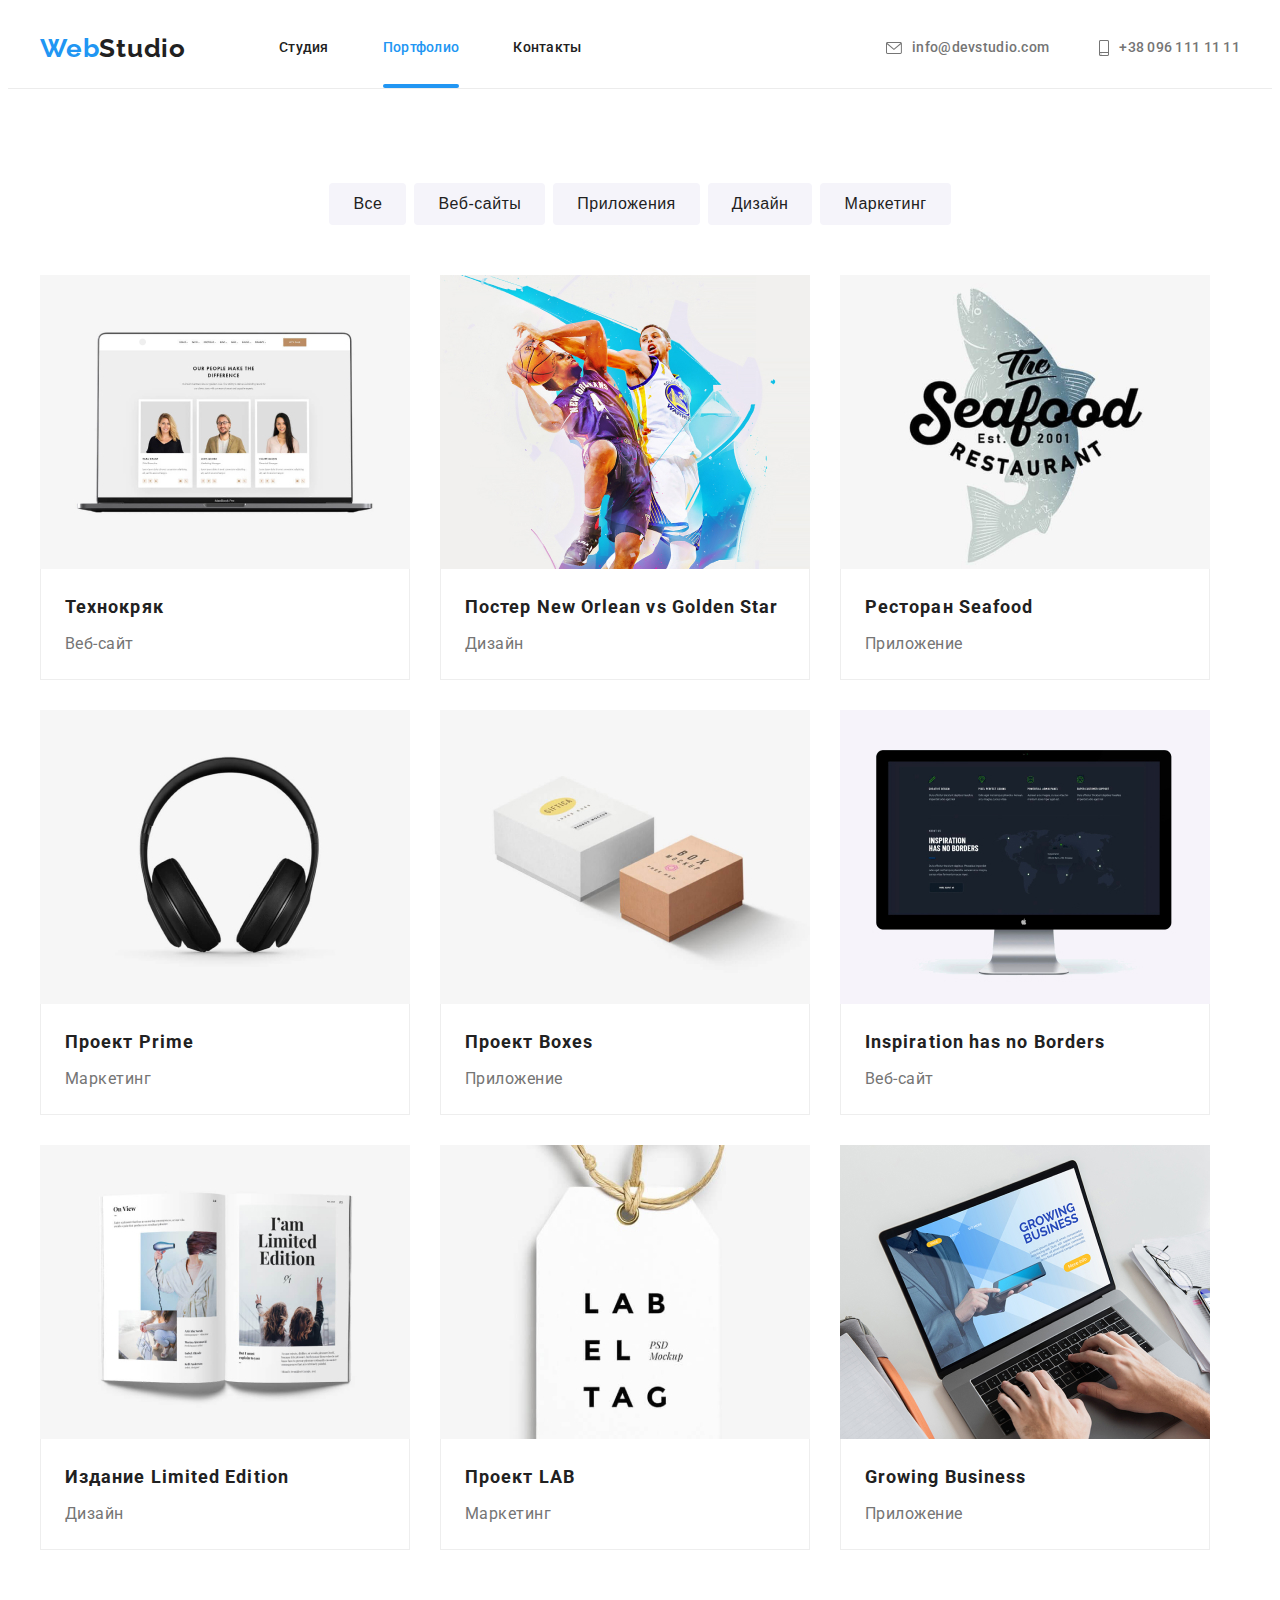
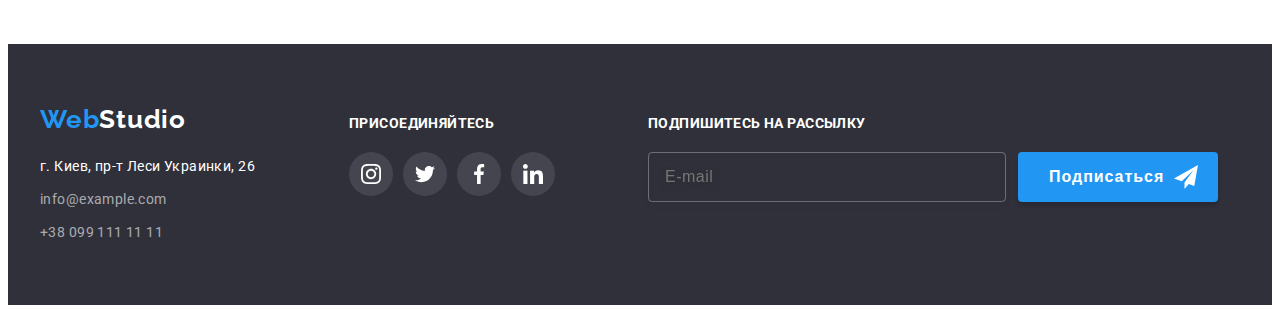
==== portfolio.html @ fd2076e5 "start" ====
<!DOCTYPE html>
<html lang="ru">
  <head>
    <title>Портфолио</title>
  <link rel="preconnect" href="https://fonts.googleapis.com">
<link rel="preconnect" href="https://fonts.gstatic.com" crossorigin>
<link href="https://fonts.googleapis.com/css2?family=Fruktur&family=Raleway:wght@700&family=Roboto:wght@400;500;700;900&display=swap" rel="stylesheet">
    <link rel="stylesheet" href="https://cdnjs.cloudflare.com/ajax/libs/modern-normalize/1.1.0/modern-normalize.min.css" integrity="sha512-wpPYUAdjBVSE4KJnH1VR1HeZfpl1ub8YT/NKx4PuQ5NmX2tKuGu6U/JRp5y+Y8XG2tV+wKQpNHVUX03MfMFn9Q==" crossorigin="anonymous" referrerpolicy="no-referrer" />


<link rel="stylesheet" href="./css/styles.css" />
  </head>
  <body>
    <header>
      <div class="wrap">
    <div class="container header-container">

      <a href="" class="logo link">
        <span class="logo_first">Web</span>Studio
      </a>
    

      <nav class="header-navigation">
        <ul class="header-list list">
          <li class="header-item">
            <a class="header-link link no-active-page" href="./index.html">Студия</a>
          </li>
          <li class="header-item">
            <a class="header-link link active-page current" href="#Портфолио">Портфолио</a>
          </li>
          <li class="header-item">
            <a class="header-link link" href="#Контакты">Контакты</a>
          </li>
        </ul>
      </nav>
      <div class="header-connect">
       <ul class="header-list-call list">
          <li class="header-list-call-item">
            <a
              class="header-link-call link mail hlci"
              href="mailto:info@example.com"
            >
              <svg class="header-icon" width="16" height="12">
                <use href="./images/icons.svg#icon-email"></use>
              </svg>
              info@devstudio.com
            </a>
          </li>
          <li class="header-list-call-item">
            <a class="header-link-call link tel hlci" href="tel:+380961111111">
              <svg class="header-icon" width="10" height="16">
                <use href="./images/icons.svg#icon-tel"></use>
              </svg>
              +38 096 111 11 11
            </a>
          </li>
        </ul>
      </div>
    </div>
    </div>
    </header>
    <main>
      <section class="section section-work">
        <div class="container work-container">
        <h1 class="section-work-title">Наши работы</h1>

        <ul class="section-work-list list">
          <li class="section-item">
            <button type="button" class="section-work-link">Все</button>
          </li>
          <li class="section-item">
            <button type="button" class="section-work-link">Веб-сайты</button>
          </li>
          <li class="section-item">
            <button type="button" class="section-work-link">Приложения</button>
          </li>
          <li class="section-item">
            <button type="button" class="section-work-link">Дизайн</button>
          </li>
          <li class="section-item">
            <button type="button" class="section-work-link">Маркетинг</button>
          </li>
        </ul>




        <ul class="work-pic-list list">
          <li class="work-pic-item">
            <a class="work-pic-link link" href="">
              <div class="wrap-work">
              <img src="./images/portfolio1.jpg" alt="" />
            
            <!--  -->
            <p class="work-top-text">Технокряк это современная площадка распространения коронавируса. Компании используют эту платформу для цифрового шпионажа и атак на защищённые сервера конкурентов.</p>
            <!--  -->
</div>
              <div class="work">
              <h2 class="work-pic-title">Технокряк</h2>
            <p class="work-pic-text">Веб-сайт</p></div></a>
          </li>

          <li class="work-pic-item">
            <a class="work-pic-link link" href="">
              <img src="./images/portfolio2.jpg" alt="" />
             <div class="work">
               <h2 class="work-pic-title">Постер New Orlean vs Golden Star</h2>
             <p class="work-pic-text">Дизайн</p>
            </div>
          </a>
          </li>

          <li class="work-pic-item">
            <a class="work-pic-link link" href=""><img src="./images/portfolio3.jpg" alt="" />
            <div class="work">
              <h2 class="work-pic-title">Ресторан Seafood</h2>
            <p class="work-pic-text"> Приложение</p></div></a>
          </li>
          <li class="work-pic-item">
            <a class="work-pic-link link" href=""><img src="./images/portfolio4.jpg" alt="" />
            <div class="work"><h2 class="work-pic-title">Проект Prime</h2>
            <p class="work-pic-text">Маркетинг</p></div></a>
          </li class="work-pic-item">
          <li class="work-pic-item">
            <a class="work-pic-link link" href=""><img src="./images/portfolio5.jpg" alt="" />
            <div class="work"><h2 class="work-pic-title">Проект Boxes</h2>
            <p class="work-pic-text">Приложение</p></div></a>
          </li>
          <li class="work-pic-item">
            <a class="work-pic-link link" href=""><img src="./images/portfolio6.jpg" alt="" />
            <div class="work"><h2 class="work-pic-title">Inspiration has no Borders</h2>
            <p class="work-pic-text">Веб-сайт</p></div></a>
          </li>
          <li class="work-pic-item">
            <a class="work-pic-link link" href=""><img src="./images/portfolio7.jpg" alt="" />
            <div class="work"><h2 class="work-pic-title">Издание Limited Edition</h2>
             <p class="work-pic-text">Дизайн</p></div></a>
          </li>
          <li class="work-pic-item">
            <a class="work-pic-link link" href=""><img src="./images/portfolio8.jpg" alt="" />
            <div class="work"><h2 class="work-pic-title">Проект LAB</h2>
            <p class="work-pic-text"> Маркетинг</p></div></a>
          </li>
          <li class="work-pic-item">
            <a class="work-pic-link link" href=""><img src="./images/portfolio9.jpg" alt="" />
            <div class="work"><h2 class="work-pic-title">Growing Business</h2>
            <p class="work-pic-text">Приложение</p></div></a>
          </li>
        </ul>
        </div>
      </section>
    </main>
  
 <footer class="footer">
      <div class="container footer-container">
        <div class="footer-first">
          <div class="logofoot">
            <a href="" class="logo link footer-logo">
              <span class="logo_first">Web</span>Studio
            </a>
          </div>
          <address>
            <ul class="address-list list">
              <li class="address-item">
                <a class="address-link link gorod" href="">
                  г. Киев, пр-т Леси Украинки, 26
                </a>
              </li>
              <li class="address-item">
                <a
                  class="address-link link footer-mail"
                  href="mailto:info@example.com"
                >
                  info@example.com
                </a>
              </li>
              <li class="address-item">
                <a
                  class="address-link link footer-tel"
                  href="tel:+380991111111"
                >
                  +38 099 111 11 11
                </a>
              </li>
            </ul>
          </address>
        </div>

        <div class="footer-second">
          <h2 class="footer-join">присоединяйтесь</h2>
          <ul class="footer-second-list list">
            <li class="footer-second-item">
              <a href="" class="footer-second-link">
                <svg class="footer-second-icon" width="20" height="20">
                  <use href="./images/icons.svg#icon-instagram-2"></use>
                </svg>
              </a>
            </li>
            <li class="footer-second-item">
              <a href="" class="footer-second-link">
                <svg class="footer-second-icon" width="20" height="20">
                  <use href="./images/icons.svg#icon-twitter-1"></use>
                </svg>
              </a>
            </li>
            <li class="footer-second-item">
              <a href="" class="footer-second-link">
                <svg class="footer-second-icon" width="20" height="20">
                  <use href="./images/icons.svg#icon-facebook-1"></use>
                </svg>
              </a>
            </li>
            <li class="footer-second-item">
              <a href="" class="footer-second-link">
                <svg class="footer-second-icon" width="20" height="20">
                  <use href="./images/icons.svg#icon-linkedin-1"></use>
                </svg>
              </a>
            </li>
          </ul>
        </div>
        <!-- 3 -->
         <form class="footer-third">
          <label for="" class="footer-label">
            Подпишитесь на рассылку
            <input type="email" class="footer-input" placeholder="E-mail" />
          </label>

          <button type="submit" class="footer-button">
            Подписаться
            <svg class="fly-icon" width="24" height="24">
              <use href="./images/icons.svg#icon-fly"></use>
            </svg>
          </button>
        </form>
      </div>
    </footer>

  </body>
</html>
---- css/styles.css ----
:root {
  --color_first: #757575;
  --color_second: #212121;
  --color_accent: #2196f3;
  --coolor_title: #ffffff;
  --color_border: #eeeeee;
}

/* сброс настроек */
/* * {
  margin: 0;
  padding: 0;
} */

button {
  cursor: pointer;
}

p,
h1,
h2,
h3,
h4,
h5,
h6 {
  margin: 0;
}
ol,
ul {
  list-style: none;
  margin: 0;
  padding: 0;
}
img {
  min-width: 100%;
  height: auto;
  /* border: 0; */
  display: block;
}

address {
  font-style: normal;
}
/* конец сброса настроек */

/* -------------------flex---------------------- */
.container {
  /* display: flex; */
  width: 1200px;
  padding-left: 15px;
  padding-right: 15px;
  margin: 0 auto;
}

body {
  /* color: #757575; */
  font-family: Roboto, sans-serif;
}

/* ------------------header---------------- */

.header-container {
  display: flex;
  align-items: center;
  /* padding-top: 30px;
  padding-bottom: 30px; */
  /* justify-content: space-between; */
}

.header-connect {
  margin-left: auto;
}

.header-list {
  display: flex;
  align-items: center;
}

.header-list-call {
  margin-left: auto;
  display: flex;
  align-items: center;
}

.logohead {
  margin-right: 93px;
}

.header-item {
  margin-right: 54px;
}
.header-item:last-child {
  margin-right: 0;
}

.header-list-call-item:not(:last-child) {
  margin-right: 50px;
}

.logo {
  margin-right: 93px;
  color: var(--color_second);
  font-family: Raleway, sans-serif;
  font-weight: 700;
  font-size: 26px;
  line-height: 1.19;
  letter-spacing: 0.03em;
}

.logo_first {
  color: var(--color_accent);
}

.list {
  list-style: none;
}

.link {
  text-decoration: none;
}

.header-link {
  display: block;
  padding: 32px 0;
  color: var(--color_second);
  font-weight: 500;
  font-size: 14px;
  line-height: 1.14;
  letter-spacing: 0.02em;

  transition: color 250ms cubic-bezier(0.4, 0, 0.2, 1);

  position: relative;
}

.header-link.current::after {
  content: "";
  width: 100%;
  height: 4px;
  background-color: var(--color_accent);
  border-radius: 2px;
  position: absolute;
  left: 0;
  bottom: 0;
}

.header-link-call {
  font-weight: 500;
  font-size: 14px;
  line-height: 1.14;
  letter-spacing: 0.02em;
  color: var(--color_first);

  transition: color 250ms cubic-bezier(0.4, 0, 0.2, 1);
}

.header-link-call:hover,
.header-link-call:focus,
.header-link:hover,
.header-link:focus {
  color: var(--color_accent);
}

/* header ICON */

/* .team-social-list {
  display: flex;
  justify-content: center;
}

.team-social-item {
  width: 44px;
  height: 44px;
  margin-bottom: 30px;
} */

.hlci {
  width: 100%;
  height: 100%;
  display: flex;
  align-items: center;
  justify-content: center;
}

.header-icon {
  fill: var(--color_first);
  margin-right: 10px;

  transition: fill 250ms cubic-bezier(0.4, 0, 0.2, 1);
}

.hlci:hover .header-icon,
.hlci:focus .header-icon {
  fill: var(--color_accent);
}

/* hero */

.hero-container {
  /* padding: 200px 280px 280px 280px; */
}

.hero-title {
  font-weight: 900;
  font-size: 44px;
  line-height: 1.36;
  color: var(--coolor_title);
  text-align: center;
  text-transform: uppercase;

  width: 696px;
  margin-left: auto;
  margin-right: auto;
  /* height: 120px;
  left: 455px;
  top: 286px; */
}
.section {
  padding: 94px 0;
}

.hero-btn {
  /* font-family: inherit; */
  font-weight: 700;
  font-size: 16px;
  line-height: 1.875;
  color: var(--coolor_title);
  background-color: var(--color_accent);
  letter-spacing: 0.03em;

  margin-top: 30px;
  display: block;
  margin-left: auto;
  margin-right: auto;
  width: 200px;
  height: 50px;
  left: 703px;
  top: 436px;
  border-radius: 4px;

  border-color: transparent;
  box-shadow: 0px 4px 4px rgba(0, 0, 0, 0.15);
}

.hero {
  padding: 200px 0;
  background-color: #2f303a;
  background-image: linear-gradient(
      rgba(47, 48, 58, 0.4),
      rgba(47, 48, 58, 0.4)
    ),
    url(../images/hero_bg.jpg);
  background-repeat: no-repeat;
  background-position: center;
  background-size: cover;
  max-width: 1600px;
  margin: 0 auto;
}

/* benefits */

/* .benef-cotainer {
  display: flex;
  margin-top: 88px;
  justify-content: center;
  margin-bottom: 94px;
} */

.benef-list {
  display: flex;
  /* margin-left: 30px; */
}

.benef-main-title {
  /* display: none; */
  position: absolute;
  width: 1px;
  height: 1px;
  margin: -1px;
  border: 0;
  padding: 0;
  white-space: nowrap;
  clip-path: inset(100%);
  clip: rect(0 0 0 0);
  overflow: hidden;
}

/* ------------ВОПРОС НОМЕР 1 ----------*/
/* неправильный перенос текста */

.benef-list-item:not(:last-child) {
  /* width: 270px;
  height: 101px; */
  margin-right: 30px;
}

.benef-title {
  font-weight: 700;
  font-size: 14px;
  line-height: 1.14;
  letter-spacing: 0.03em;
  text-transform: uppercase;
  color: var(--color_second);

  margin-bottom: 10px;
}

.benef-text {
  font-weight: normal;
  font-size: 14px;
  line-height: 1.71;
  color: var(--color_first);
  letter-spacing: 0.03em;
}

/* benef icon */

.benef-container {
  display: flex;
  justify-content: center;
  align-items: center;

  width: 270px;
  height: 120px;

  background: #f5f4fa;
  border-radius: 4px;

  margin-bottom: 30px;
}

/* doing */
.doing {
  padding-top: 0;
}

.doing-list {
  display: flex;
  margin-top: 50px;
}

.doing-item {
  /* width: 370px; */
  /* height: 294px; */
}

.doing-item:not(:last-child) {
  margin-right: 30px;
}

.doing_title {
  font-weight: 700;
  font-size: 36px;
  line-height: 1.17;
  text-align: center;
  letter-spacing: 0.03em;
  color: var(--color_second);
}

.center {
  display: flex;
  justify-content: center;
}

/* .doing-item {
  position: relative;
} */

.wrap-doing {
  position: relative;
}

.doing-text {
  position: absolute;

  left: 0;

  font-weight: bold;
  font-size: 14px;
  line-height: 1.14;
  /* text-align: center; */
  letter-spacing: 0.03em;
  text-transform: uppercase;

  color: var(--coolor_title);

  background-color: rgba(47, 48, 58, 0.8);
  height: 70px;
  width: 100%;

  /* padding: 27px 82px; */

  transform: translateY(-70px);
  display: flex;
  justify-content: center;
  align-items: center;
}

/* team */

.team-list {
  display: flex;
}

.team {
  background-color: #f5f4fa;
}

.team-item > img {
  width: 270px;
  height: 260px;
}

.team-item:not(:last-child) {
  margin-right: 30px;
}

.team-header {
  font-weight: 700;
  font-size: 36px;
  line-height: 1.17;
  text-align: center;
  letter-spacing: 0.03em;
  color: var(--color_second);

  margin-bottom: 50px;
  /* padding-top: 94px; */
}

.team-item-text {
  margin-top: 10px;
  /* margin-bottom: 16px; */
}

.team-item-header {
  /* margin-top: 30px; */
  font-family: Roboto;
  font-weight: 700;
  font-size: 16px;
  line-height: 1.19;
  text-align: center;
  letter-spacing: 0.03em;
  color: var(--color_second);
}
.name {
  padding: 30px 0;
}

.team-item-text {
  font-weight: normal;
  font-size: 16px;
  line-height: 1.19;
  text-align: center;
  letter-spacing: 0.03em;
  color: var(--color_first);
}

.team-list > li {
  background-color: var(--coolor_title);
  /* width: 270px;
  height: 368px; */
  /* тут должна быть тень, а не рамка */
  /* border: 1px solid gray;
  border-radius: 4px; */

  /* margin-bottom: 94px; */

  /* material shadow v1 */

  box-shadow: 0px 1px 3px rgba(0, 0, 0, 0.12), 0px 1px 1px rgba(0, 0, 0, 0.14),
    0px 2px 1px rgba(0, 0, 0, 0.2);
  border-radius: 0px 0px 4px 4px;
}

/* team-icon */

.name {
  padding-bottom: 16px;
}

.team-social-list {
  display: flex;
  justify-content: center;
}

.team-social-item {
  width: 44px;
  height: 44px;
  margin-bottom: 30px;
}

.team-social-item + .team-social-item {
  margin-left: 10px;
}

.team-social-link {
  width: 100%;
  height: 100%;
  border-radius: 50%;
  /* display: block; */
  display: flex;
  align-items: center;
  justify-content: center;
  /* background-color: tomato; */

  transition: background-color 250ms cubic-bezier(0.4, 0, 0.2, 1);
}

.team-social-icon {
  fill: #afb1b8;

  transition: fill 250ms cubic-bezier(0.4, 0, 0.2, 1);
}

.team-social-link:hover,
.team-social-link:focus {
  background-color: var(--color_accent);
}

.team-social-link:hover .team-social-icon,
.team-social-link:focus .team-social-icon {
  fill: var(--coolor_title);
}

/* 
.team-social-icon:hover,
.team-social-icon:focus {
 
} */

/* client */

.client-title {
  font-weight: bold;
  font-size: 36px;
  line-height: 1.167;
  text-align: center;
  letter-spacing: 0.03em;

  color: #212121;
  margin-bottom: 50px;
}

.client-list {
  display: flex;
  justify-content: center;
}

.client-item {
  display: flex;
  margin-bottom: 30px;

  /* width: 170px;
  height: 92px;
  border: 1px solid #afb1b8;
  box-sizing: border-box;
  border-radius: 4px; */
}

.client-item + .client-item {
  margin-left: 30px;
}

.client-link {
  width: 100%;
  height: 100%;

  display: flex;
  align-items: center;
  justify-content: center;

  width: 170px;
  height: 92px;
  border: 1px solid #afb1b8;
  box-sizing: border-box;
  border-radius: 4px;

  transition: border-color 250ms cubic-bezier(0.4, 0, 0.2, 1);
}

.client-icon {
  fill: #afb1b8;

  transition: fill 250ms cubic-bezier(0.4, 0, 0.2, 1);
}

.client-link:hover,
.client-link:focus {
  border-color: var(--color_accent);
}

.client-link:hover .client-icon,
.client-link:focus .client-icon {
  fill: var(--color_accent);
}
/* footer */

/* .footer-container {
  margin-top: 20px;
  margin-bottom: 60px;
} */

.logofoot {
  /* padding-top: 60px; */
  /* padding-bottom: 20px; */
  margin-bottom: 20px;
}

.address-list {
  /* margin-top: 20px;
  padding-bottom: 60px; */
}

.address-item:not(:last-child) {
  margin-bottom: 9px;
}
.footer {
  padding: 60px 0;
  background-color: #2f303a;
}

.footer-logo {
  color: #fff;
}

.gorod {
  font-weight: normal;
  font-size: 14px;
  line-height: 1.71;
  letter-spacing: 0.03em;
  color: #fff;
  font-style: normal;
}

.footer-mail,
.footer-tel {
  font-weight: normal;
  font-size: 14px;
  line-height: 1.71;
  letter-spacing: 0.03em;
  color: rgba(255, 255, 255, 0.6);
  font-style: normal;
}

.footer-join {
  font-weight: bold;
  font-size: 14px;
  line-height: 1.14;
  letter-spacing: 0.03em;
  text-transform: uppercase;

  color: #ffffff;

  margin-bottom: 20px;
}

.footer-container {
  display: flex;
  align-items: baseline;
}

.footer-second {
  margin-left: 70px;
  justify-content: center;
  align-items: center;
  /* padding-top: 12px; */
  /* margin-top: 72px; */
}

/* footer icon */
.footer-second-list {
  display: flex;
  justify-content: center;
}

.footer-second-item {
  width: 44px;
  height: 44px;
  margin-bottom: 30px;
}

.footer-second-item + .footer-second-item {
  margin-left: 10px;
}

.footer-second-link {
  width: 100%;
  height: 100%;
  border-radius: 50%;

  display: flex;
  align-items: center;
  justify-content: center;

  background-color: rgba(255, 255, 255, 0.1);

  transition: background-color 250ms cubic-bezier(0.4, 0, 0.2, 1);
}

.footer-second-icon {
  fill: var(--coolor_title);
}

.footer-second-link:hover,
.footer-second-link:focus {
  background-color: var(--color_accent);
}
/* 
.footer-second-link:hover .footer-second-icon,
.footer-second-link:focus .footer-second-icon {
  fill: var(--coolor_title);
} */

/* -------------ПОРТФОЛИО--------------- */
/* section-work */

.section-work-list {
  display: flex;
  justify-content: center;

  margin-bottom: 50px;
  /* margin-top: 94px; */
}

.section-item:not(:last-child) {
  margin-right: 8px;
}

/* как спрятать заголовок */
/* .section-work-title {
  display: none;
} */
.section-work-title {
  position: absolute;
  width: 1px;
  height: 1px;
  margin: -1px;
  border: 0;
  padding: 0;
  white-space: nowrap;
  clip-path: inset(100%);
  clip: rect(0 0 0 0);
  overflow: hidden;

  /* вариант 2

position: absolute !important;
    clip: rect(1px 1px 1px 1px);
    clip: rect(1px, 1px, 1px, 1px);
    padding: 0 !important;
    border: 0 !important;
    height: 1px !important;
    width: 1px !important;
    overflow: hidden;

*/
}

.section-work-link {
  font-weight: 500;
  font-size: 16px;
  line-height: 1.625;
  text-align: center;
  letter-spacing: 0.03em;
  color: var(--color_second);
  background-color: #f5f4fa;

  padding: 6px 22px;
  border-radius: 4px;
  border-color: transparent;

  transition: background-color 250ms cubic-bezier(0.4, 0, 0.2, 1),
    color 250ms cubic-bezier(0.4, 0, 0.2, 1),
    box-shadow 250ms cubic-bezier(0.4, 0, 0.2, 1);
}

.section-work-link:hover,
.section-work-link:focus {
  color: #fff;
  background-color: var(--color_accent);

  box-shadow: 0px 3px 1px rgba(0, 0, 0, 0.1), 0px 1px 2px rgba(0, 0, 0, 0.08),
    0px 2px 2px rgba(0, 0, 0, 0.12);
}

/* class work-pic-list */

.work-pic-title {
  font-family: Roboto;
  font-weight: bold;
  font-size: 18px;
  line-height: 2;
  letter-spacing: 0.06em;
  color: var(--color_second);
}

.work-pic-text {
  margin-top: 4px;
  font-weight: normal;
  font-size: 16px;
  line-height: 1.875;
  letter-spacing: 0.03em;
  color: var(--color_first);
}

.work-pic-item {
  position: relative;
  /* overflow: hidden; */
}
.wrap-work {
  position: relative;
  overflow: hidden;
}

.work-pic-link:hover .work-top-text,
.work-pic-link:focus .work-top-text {
  transform: translateY(0);
}

.work-top-text {
  position: absolute;
  top: 0;
  left: 0;

  font-size: 18px;
  line-height: 1.56;
  letter-spacing: 0.03em;

  color: var(--coolor_title);
  padding: 63px 24px;
  background-color: rgba(33, 150, 243, 0.9);

  transform: translateY(100%);
  transition: transform 300ms;
}

/* изменение цвета ссылки 
при переходе на другую страницу */

.active-page {
  color: var(--color_accent);

  transition: color 250ms cubic-bezier(0.4, 0, 0.2, 1);
}

.active-page:hover,
.active-page:focus {
  color: var(--color_second);
}

/* ----------work-pic-list list---------- */

.work-pic-list {
  display: flex;
  flex-wrap: wrap;
}

.work-pic-item {
  background-color: var(--coolor_title);
  margin-bottom: 30px;
  margin-right: 30px;
  transition: box-shadow 250ms cubic-bezier(0.4, 0, 0.2, 1);
}

.work-pic-link {
  transition: box-shadow 250ms cubic-bezier(0.4, 0, 0.2, 1);
}

.work-pic-link:hover,
.work-pic-link:focus {
  box-shadow: 0px 1px 1px rgba(0, 0, 0, 0.12), 0px 4px 4px rgba(0, 0, 0, 0.06),
    1px 4px 6px rgba(0, 0, 0, 0.16);
}

.work-pic-item:nth-child(3n + 3) {
  margin-right: 0;
}

.work-pic-item:not(:nth-child(-n + 3)) {
  margin-bottom: 30px;
}

.work-pic-item:nth-last-child(-n + 3) {
  margin-bottom: 0;
}

.work {
  padding: 20px 24px;
  border-left: 1px solid var(--color_border);
  border-right: 1px solid var(--color_border);
  border-bottom: 1px solid var(--color_border);
}

/* .wrap {
  position: relative;
  width: 100%;
}

.header-container::after {
  content: "";
  width: 100%;
  height: 2px;

  position: absolute;
  left: 0;
  bottom: 0;
} */

.wrap {
  border-bottom: 1px solid #ececec;
}

/* modal */

.backdrop {
  width: 100vw;
  height: 100vh;
  background-color: rgba(0, 0, 0, 0.2);
  position: fixed;
  top: 0;
  left: 0;

  transition: opacity 300ms, visibility 300ms;
}

.modal {
  width: 528px;
  height: 581px;
  background: #ffffff;
  box-shadow: 0px 1px 3px rgba(0, 0, 0, 0.12), 0px 1px 1px rgba(0, 0, 0, 0.14),
    0px 2px 1px rgba(0, 0, 0, 0.2);
  border-radius: 4px;
  position: absolute;
  top: 50%;
  left: 50%;
  transform: translate(-50%, -50%);
}

.modal-close {
  position: absolute;
  top: 8px;
  right: 8px;

  width: 30px;
  height: 30px;

  background: #ffffff;
  border: 1px solid rgba(0, 0, 0, 0.1);
  /* box-sizing: border-box; */
  border-radius: 50%;

  display: flex;
  align-items: center;
  justify-content: center;
}
/* close hover */
.close-icon {
  transition: fill 250ms cubic-bezier(0.4, 0, 0.2, 1);
}

.modal-close:hover .close-icon,
.modal-close:focus .close-icon {
  fill: var(--color_accent);
}

.is-hidden {
  visibility: hidden;
  opacity: 0;
  pointer-events: none;
}

.modal {
  padding: 40px;
}

.modal-title {
  font-weight: bold;
  font-size: 20px;
  line-height: 1.15;
  text-align: center;
  letter-spacing: 0.03em;
  color: #212121;
  margin-bottom: 12px;
}

.modal-form {
  /* display: flex; */
}
.modal-form-field {
  margin-bottom: 10px;
}

.modal-input {
  display: block;
  width: 448px;
  /* position: absolute; */
  height: 40px;
  border: 1px solid rgba(33, 33, 33, 0.2);
  box-sizing: border-box;
  border-radius: 4px;

  /* margin-bottom: 10px; */
  padding-left: 12px;
  outline: none;
  padding-left: 40px;
}

.modal-input-text {
  font-size: 12px;
  line-height: 1.17;
  letter-spacing: 0.01em;
  color: #757575;
  display: block;
  margin-bottom: 4px;
}
.modal-form-field-com {
  margin-bottom: 20px;
}

.modal-input::placeholder {
  font-size: 14px;
  line-height: 1.17;
  letter-spacing: 0.01em;
  color: rgba(117, 117, 117, 0.5);
  /* padding: 12px 16px; */
}

.modal-input-comment {
  padding: 12px 16px;
  width: 448px;
  height: 120px;
  resize: none;
}

.modal-button {
  font-size: 16px;
  line-height: 1.875;

  /* display: flex;
  align-items: center;
  text-align: center; */
  display: block;
  margin-left: auto;
  margin-right: auto;
  letter-spacing: 0.06em;

  color: #ffffff;
  justify-content: center;
  width: 200px;
  height: 50px;
  background: #188ce8;
  /* box-shadow: 0px 4px 4px rgba(0, 0, 0, 0.15); */
  border-radius: 4px;
  border-color: transparent;
  box-shadow: 0px 1px 3px rgba(0, 0, 0, 0.12), 0px 1px 1px rgba(0, 0, 0, 0.14),
    0px 2px 1px rgba(0, 0, 0, 0.2);
  box-shadow: 0px 1px 3px rgba(0, 0, 0, 0.12), 0px 1px 1px rgba(0, 0, 0, 0.14),
    0px 2px 1px rgba(0, 0, 0, 0.2);

  transition: box-shadow 250ms cubic-bezier(0.4, 0, 0.2, 1);
}

.modal-button:hover,
.modal-button:focus {
  box-shadow: 0px 4px 4px rgba(0, 0, 0, 0.15);
}

.modal-check {
  font-size: 14px;
  line-height: 24px;
  /* identical to box height, or 171% */

  letter-spacing: 0.03em;

  color: #757575;
  margin-bottom: 30px;
}

.modal-contract {
  color: var(--color_accent);
  text-decoration: underline;
}

.modal-input {
  transition: border-color 250ms cubic-bezier(0.4, 0, 0.2, 1);
}

.modal-input:focus {
  border-color: var(--color_accent);
}

.modal-input:focus + .modal-icon {
  fill: var(--color_accent);
}

.modal-wrap {
  position: relative;
}

.modal-icon {
  position: absolute;
  top: 0;
  left: 0;
  margin-left: 12px;
  margin-top: 11px;

  transition: fill 250ms cubic-bezier(0.4, 0, 0.2, 1);
}

/* check */

.modal-check-text span {
  width: 16px;
  height: 15px;
  border: 2px solid #212121;
  border-radius: 2px;
  display: flex;
  margin-right: 5px;
  align-items: center;
  justify-content: center;
}

.modal-check:checked + .modal-check-text span {
  background-color: var(--color_accent);
  border: none;
}

.modal-check {
  appearance: none;
  /* position: absolute; */
  display: flex;
  align-items: center;
}
.wrap-modal-check {
  display: flex;
  align-items: center;
  justify-content: center;
}

.modal-contract {
  margin-left: 3px;
}
/* footer2 */

.footer-third {
  margin-left: 93px;
  display: flex;
  /* align-items: center; */
}
.footer-label {
  font-weight: bold;
  font-size: 14px;
  line-height: 1.14;
  letter-spacing: 0.03em;
  text-transform: uppercase;

  color: #ffffff;
}

.footer-input {
  margin-top: 20px;
  font-size: 16px;
  line-height: 20px;
  display: flex;
  align-items: center;
  letter-spacing: 0.03em;
  color: rgba(255, 255, 255, 0.6);
  padding-left: 16px;

  width: 358px;
  height: 50px;

  background-color: transparent;

  border: 1px solid rgba(255, 255, 255, 0.3);
  box-sizing: border-box;
  filter: drop-shadow(0px 4px 4px rgba(0, 0, 0, 0.15));
  border-radius: 4px;
}

.footer-button {
  margin-left: 12px;
  margin-top: 36px;
  width: 200px;
  height: 50px;

  background: #2196f3;
  box-shadow: 0px 4px 4px rgba(0, 0, 0, 0.15);
  border-radius: 4px;
  border-color: transparent;

  font-weight: bold;
  font-size: 16px;
  line-height: 30px;

  display: flex;
  align-items: center;
  text-align: center;
  letter-spacing: 0.06em;
  padding-left: 29px;

  color: #ffffff;
}

.fly-icon {
  margin-left: 10px;
}
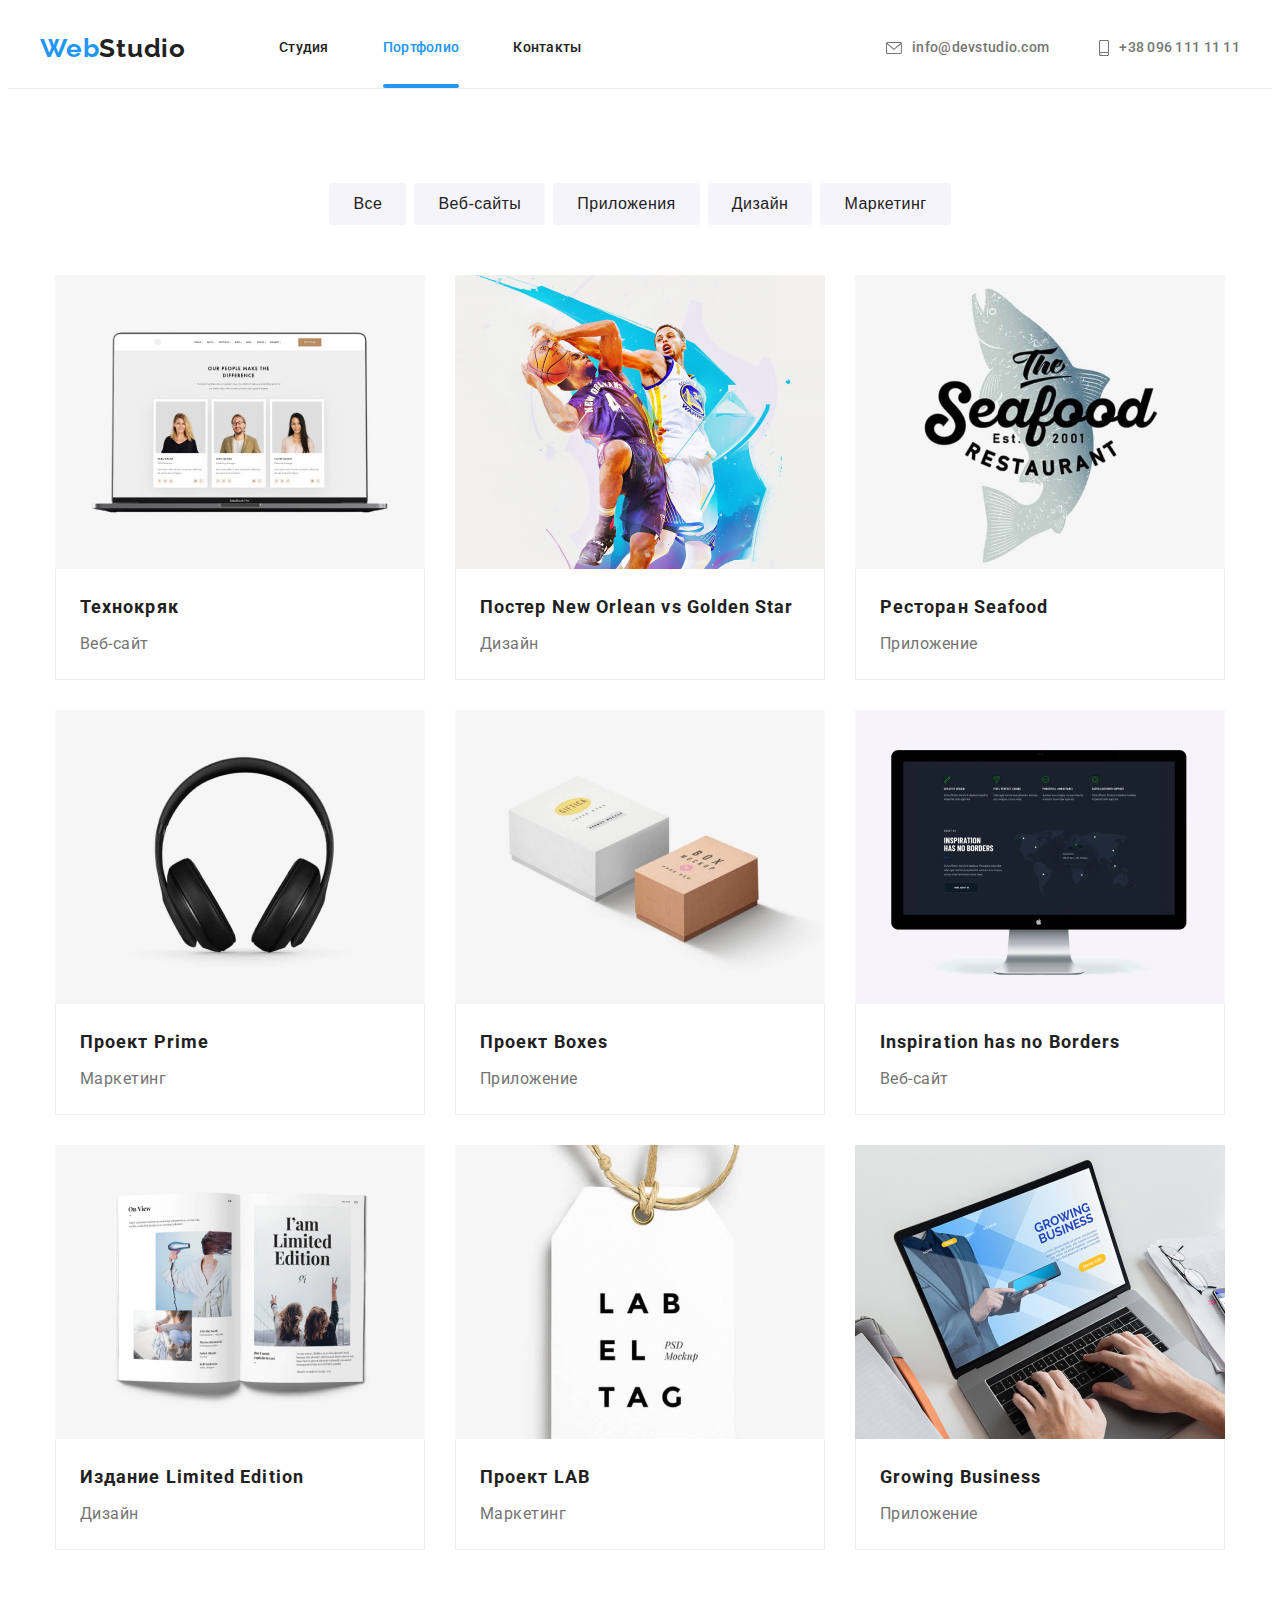
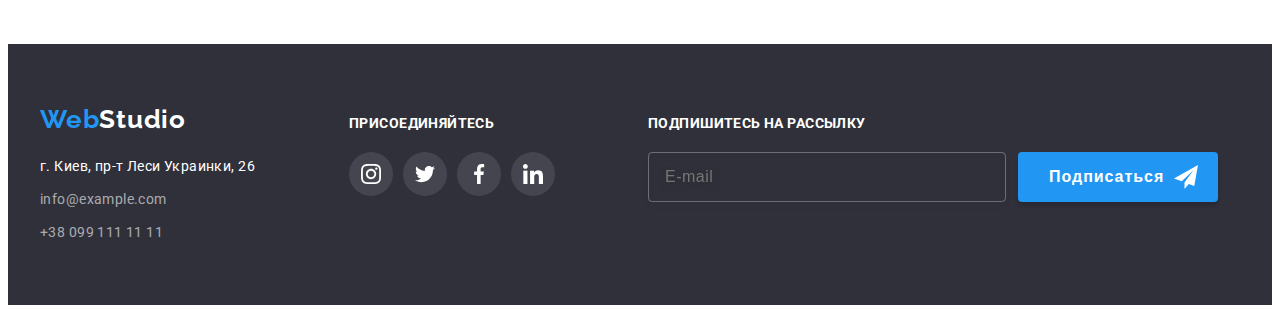
==== commit 0455fdb6: "new" ====
--- a/portfolio.html
+++ b/portfolio.html
@@ -8,7 +8,8 @@
     <link rel="stylesheet" href="https://cdnjs.cloudflare.com/ajax/libs/modern-normalize/1.1.0/modern-normalize.min.css" integrity="sha512-wpPYUAdjBVSE4KJnH1VR1HeZfpl1ub8YT/NKx4PuQ5NmX2tKuGu6U/JRp5y+Y8XG2tV+wKQpNHVUX03MfMFn9Q==" crossorigin="anonymous" referrerpolicy="no-referrer" />
 
 
-<link rel="stylesheet" href="./css/styles.css" />
+<!-- <link rel="stylesheet" href="./css/styles.css" /> -->
+<link rel="stylesheet" href="./css/main.min.css" />
   </head>
   <body>
     <header>
@@ -102,7 +103,13 @@
 
           <li class="work-pic-item">
             <a class="work-pic-link link" href="">
+               <div class="wrap-work">
               <img src="./images/portfolio2.jpg" alt="" />
+            
+            <!--  -->
+            <p class="work-top-text">Технокряк это современная площадка распространения коронавируса. Компании используют эту платформу для цифрового шпионажа и атак на защищённые сервера конкурентов.</p>
+            <!--  -->
+</div>
              <div class="work">
                <h2 class="work-pic-title">Постер New Orlean vs Golden Star</h2>
              <p class="work-pic-text">Дизайн</p>
@@ -111,38 +118,90 @@
           </li>
 
           <li class="work-pic-item">
-            <a class="work-pic-link link" href=""><img src="./images/portfolio3.jpg" alt="" />
+            <a class="work-pic-link link" href="">
+               <div class="wrap-work">
+              <img src="./images/portfolio3.jpg" alt="" />
+            
+            <!--  -->
+            <p class="work-top-text">Технокряк это современная площадка распространения коронавируса. Компании используют эту платформу для цифрового шпионажа и атак на защищённые сервера конкурентов.</p>
+            <!--  -->
+</div>
             <div class="work">
               <h2 class="work-pic-title">Ресторан Seafood</h2>
             <p class="work-pic-text"> Приложение</p></div></a>
           </li>
-          <li class="work-pic-item">
-            <a class="work-pic-link link" href=""><img src="./images/portfolio4.jpg" alt="" />
+
+          <li class="work-pic-item">
+            <a class="work-pic-link link" href="">
+              <div class="wrap-work">
+              <img src="./images/portfolio4.jpg" alt="" />
+            
+            <!--  -->
+            <p class="work-top-text">Технокряк это современная площадка распространения коронавируса. Компании используют эту платформу для цифрового шпионажа и атак на защищённые сервера конкурентов.</p>
+            <!--  -->
+</div>
             <div class="work"><h2 class="work-pic-title">Проект Prime</h2>
             <p class="work-pic-text">Маркетинг</p></div></a>
           </li class="work-pic-item">
-          <li class="work-pic-item">
-            <a class="work-pic-link link" href=""><img src="./images/portfolio5.jpg" alt="" />
+
+          <li class="work-pic-item">
+            <a class="work-pic-link link" href="">
+              <div class="wrap-work">
+              <img src="./images/portfolio5.jpg" alt="" />
+            
+            <!--  -->
+            <p class="work-top-text">Технокряк это современная площадка распространения коронавируса. Компании используют эту платформу для цифрового шпионажа и атак на защищённые сервера конкурентов.</p>
+            <!--  -->
+</div>
             <div class="work"><h2 class="work-pic-title">Проект Boxes</h2>
             <p class="work-pic-text">Приложение</p></div></a>
           </li>
           <li class="work-pic-item">
-            <a class="work-pic-link link" href=""><img src="./images/portfolio6.jpg" alt="" />
+            <a class="work-pic-link link" href="">
+ <div class="wrap-work">
+              <img src="./images/portfolio6.jpg" alt="" />
+            
+            <!--  -->
+            <p class="work-top-text">Технокряк это современная площадка распространения коронавируса. Компании используют эту платформу для цифрового шпионажа и атак на защищённые сервера конкурентов.</p>
+            <!--  -->
+</div>
             <div class="work"><h2 class="work-pic-title">Inspiration has no Borders</h2>
             <p class="work-pic-text">Веб-сайт</p></div></a>
           </li>
-          <li class="work-pic-item">
-            <a class="work-pic-link link" href=""><img src="./images/portfolio7.jpg" alt="" />
+
+          <li class="work-pic-item">
+            <a class="work-pic-link link" href="">
+               <div class="wrap-work">
+              <img src="./images/portfolio7.jpg" alt="" />
+            
+            <!--  -->
+            <p class="work-top-text">Технокряк это современная площадка распространения коронавируса. Компании используют эту платформу для цифрового шпионажа и атак на защищённые сервера конкурентов.</p>
+            <!--  -->
+</div>
             <div class="work"><h2 class="work-pic-title">Издание Limited Edition</h2>
              <p class="work-pic-text">Дизайн</p></div></a>
           </li>
           <li class="work-pic-item">
-            <a class="work-pic-link link" href=""><img src="./images/portfolio8.jpg" alt="" />
+            <a class="work-pic-link link" href="">
+               <div class="wrap-work">
+              <img src="./images/portfolio8.jpg" alt="" />
+            
+            <!--  -->
+            <p class="work-top-text">Технокряк это современная площадка распространения коронавируса. Компании используют эту платформу для цифрового шпионажа и атак на защищённые сервера конкурентов.</p>
+            <!--  -->
+</div>
             <div class="work"><h2 class="work-pic-title">Проект LAB</h2>
             <p class="work-pic-text"> Маркетинг</p></div></a>
           </li>
           <li class="work-pic-item">
-            <a class="work-pic-link link" href=""><img src="./images/portfolio9.jpg" alt="" />
+            <a class="work-pic-link link" href="">
+               <div class="wrap-work">
+              <img src="./images/portfolio9.jpg" alt="" />
+            
+            <!--  -->
+            <p class="work-top-text">Технокряк это современная площадка распространения коронавируса. Компании используют эту платформу для цифрового шпионажа и атак на защищённые сервера конкурентов.</p>
+            <!--  -->
+</div>
             <div class="work"><h2 class="work-pic-title">Growing Business</h2>
             <p class="work-pic-text">Приложение</p></div></a>
           </li>
@@ -186,7 +245,7 @@
           </address>
         </div>
 
-        <div class="footer-second">
+        <div class="footer__second">
           <h2 class="footer-join">присоединяйтесь</h2>
           <ul class="footer-second-list list">
             <li class="footer-second-item">
@@ -220,7 +279,7 @@
           </ul>
         </div>
         <!-- 3 -->
-         <form class="footer-third">
+         <form class="footer__third">
           <label for="" class="footer-label">
             Подпишитесь на рассылку
             <input type="email" class="footer-input" placeholder="E-mail" />
--- a/css/styles.css
+++ b/css/styles.css
@@ -1,261 +1,10 @@
-:root {
-  --color_first: #757575;
-  --color_second: #212121;
-  --color_accent: #2196f3;
-  --coolor_title: #ffffff;
-  --color_border: #eeeeee;
-}
-
-/* сброс настроек */
-/* * {
-  margin: 0;
-  padding: 0;
-} */
-
-button {
-  cursor: pointer;
-}
-
-p,
-h1,
-h2,
-h3,
-h4,
-h5,
-h6 {
-  margin: 0;
-}
-ol,
-ul {
-  list-style: none;
-  margin: 0;
-  padding: 0;
-}
-img {
-  min-width: 100%;
-  height: auto;
-  /* border: 0; */
-  display: block;
-}
-
-address {
-  font-style: normal;
-}
 /* конец сброса настроек */
 
 /* -------------------flex---------------------- */
-.container {
-  /* display: flex; */
-  width: 1200px;
-  padding-left: 15px;
-  padding-right: 15px;
-  margin: 0 auto;
-}
-
-body {
-  /* color: #757575; */
-  font-family: Roboto, sans-serif;
-}
 
 /* ------------------header---------------- */
 
-.header-container {
-  display: flex;
-  align-items: center;
-  /* padding-top: 30px;
-  padding-bottom: 30px; */
-  /* justify-content: space-between; */
-}
-
-.header-connect {
-  margin-left: auto;
-}
-
-.header-list {
-  display: flex;
-  align-items: center;
-}
-
-.header-list-call {
-  margin-left: auto;
-  display: flex;
-  align-items: center;
-}
-
-.logohead {
-  margin-right: 93px;
-}
-
-.header-item {
-  margin-right: 54px;
-}
-.header-item:last-child {
-  margin-right: 0;
-}
-
-.header-list-call-item:not(:last-child) {
-  margin-right: 50px;
-}
-
-.logo {
-  margin-right: 93px;
-  color: var(--color_second);
-  font-family: Raleway, sans-serif;
-  font-weight: 700;
-  font-size: 26px;
-  line-height: 1.19;
-  letter-spacing: 0.03em;
-}
-
-.logo_first {
-  color: var(--color_accent);
-}
-
-.list {
-  list-style: none;
-}
-
-.link {
-  text-decoration: none;
-}
-
-.header-link {
-  display: block;
-  padding: 32px 0;
-  color: var(--color_second);
-  font-weight: 500;
-  font-size: 14px;
-  line-height: 1.14;
-  letter-spacing: 0.02em;
-
-  transition: color 250ms cubic-bezier(0.4, 0, 0.2, 1);
-
-  position: relative;
-}
-
-.header-link.current::after {
-  content: "";
-  width: 100%;
-  height: 4px;
-  background-color: var(--color_accent);
-  border-radius: 2px;
-  position: absolute;
-  left: 0;
-  bottom: 0;
-}
-
-.header-link-call {
-  font-weight: 500;
-  font-size: 14px;
-  line-height: 1.14;
-  letter-spacing: 0.02em;
-  color: var(--color_first);
-
-  transition: color 250ms cubic-bezier(0.4, 0, 0.2, 1);
-}
-
-.header-link-call:hover,
-.header-link-call:focus,
-.header-link:hover,
-.header-link:focus {
-  color: var(--color_accent);
-}
-
-/* header ICON */
-
-/* .team-social-list {
-  display: flex;
-  justify-content: center;
-}
-
-.team-social-item {
-  width: 44px;
-  height: 44px;
-  margin-bottom: 30px;
-} */
-
-.hlci {
-  width: 100%;
-  height: 100%;
-  display: flex;
-  align-items: center;
-  justify-content: center;
-}
-
-.header-icon {
-  fill: var(--color_first);
-  margin-right: 10px;
-
-  transition: fill 250ms cubic-bezier(0.4, 0, 0.2, 1);
-}
-
-.hlci:hover .header-icon,
-.hlci:focus .header-icon {
-  fill: var(--color_accent);
-}
-
 /* hero */
-
-.hero-container {
-  /* padding: 200px 280px 280px 280px; */
-}
-
-.hero-title {
-  font-weight: 900;
-  font-size: 44px;
-  line-height: 1.36;
-  color: var(--coolor_title);
-  text-align: center;
-  text-transform: uppercase;
-
-  width: 696px;
-  margin-left: auto;
-  margin-right: auto;
-  /* height: 120px;
-  left: 455px;
-  top: 286px; */
-}
-.section {
-  padding: 94px 0;
-}
-
-.hero-btn {
-  /* font-family: inherit; */
-  font-weight: 700;
-  font-size: 16px;
-  line-height: 1.875;
-  color: var(--coolor_title);
-  background-color: var(--color_accent);
-  letter-spacing: 0.03em;
-
-  margin-top: 30px;
-  display: block;
-  margin-left: auto;
-  margin-right: auto;
-  width: 200px;
-  height: 50px;
-  left: 703px;
-  top: 436px;
-  border-radius: 4px;
-
-  border-color: transparent;
-  box-shadow: 0px 4px 4px rgba(0, 0, 0, 0.15);
-}
-
-.hero {
-  padding: 200px 0;
-  background-color: #2f303a;
-  background-image: linear-gradient(
-      rgba(47, 48, 58, 0.4),
-      rgba(47, 48, 58, 0.4)
-    ),
-    url(../images/hero_bg.jpg);
-  background-repeat: no-repeat;
-  background-position: center;
-  background-size: cover;
-  max-width: 1600px;
-  margin: 0 auto;
-}
 
 /* benefits */
 
@@ -266,942 +15,17 @@
   margin-bottom: 94px;
 } */
 
-.benef-list {
-  display: flex;
-  /* margin-left: 30px; */
-}
-
-.benef-main-title {
-  /* display: none; */
-  position: absolute;
-  width: 1px;
-  height: 1px;
-  margin: -1px;
-  border: 0;
-  padding: 0;
-  white-space: nowrap;
-  clip-path: inset(100%);
-  clip: rect(0 0 0 0);
-  overflow: hidden;
-}
-
-/* ------------ВОПРОС НОМЕР 1 ----------*/
-/* неправильный перенос текста */
-
-.benef-list-item:not(:last-child) {
-  /* width: 270px;
-  height: 101px; */
-  margin-right: 30px;
-}
-
-.benef-title {
-  font-weight: 700;
-  font-size: 14px;
-  line-height: 1.14;
-  letter-spacing: 0.03em;
-  text-transform: uppercase;
-  color: var(--color_second);
-
-  margin-bottom: 10px;
-}
-
-.benef-text {
-  font-weight: normal;
-  font-size: 14px;
-  line-height: 1.71;
-  color: var(--color_first);
-  letter-spacing: 0.03em;
-}
-
-/* benef icon */
-
-.benef-container {
-  display: flex;
-  justify-content: center;
-  align-items: center;
-
-  width: 270px;
-  height: 120px;
-
-  background: #f5f4fa;
-  border-radius: 4px;
-
-  margin-bottom: 30px;
-}
-
 /* doing */
-.doing {
-  padding-top: 0;
-}
-
-.doing-list {
-  display: flex;
-  margin-top: 50px;
-}
-
-.doing-item {
-  /* width: 370px; */
-  /* height: 294px; */
-}
-
-.doing-item:not(:last-child) {
-  margin-right: 30px;
-}
-
-.doing_title {
-  font-weight: 700;
-  font-size: 36px;
-  line-height: 1.17;
-  text-align: center;
-  letter-spacing: 0.03em;
-  color: var(--color_second);
-}
-
-.center {
-  display: flex;
-  justify-content: center;
-}
-
-/* .doing-item {
-  position: relative;
-} */
-
-.wrap-doing {
-  position: relative;
-}
-
-.doing-text {
-  position: absolute;
-
-  left: 0;
-
-  font-weight: bold;
-  font-size: 14px;
-  line-height: 1.14;
-  /* text-align: center; */
-  letter-spacing: 0.03em;
-  text-transform: uppercase;
-
-  color: var(--coolor_title);
-
-  background-color: rgba(47, 48, 58, 0.8);
-  height: 70px;
-  width: 100%;
-
-  /* padding: 27px 82px; */
-
-  transform: translateY(-70px);
-  display: flex;
-  justify-content: center;
-  align-items: center;
-}
 
 /* team */
 
-.team-list {
-  display: flex;
-}
-
-.team {
-  background-color: #f5f4fa;
-}
-
-.team-item > img {
-  width: 270px;
-  height: 260px;
-}
-
-.team-item:not(:last-child) {
-  margin-right: 30px;
-}
-
-.team-header {
-  font-weight: 700;
-  font-size: 36px;
-  line-height: 1.17;
-  text-align: center;
-  letter-spacing: 0.03em;
-  color: var(--color_second);
-
-  margin-bottom: 50px;
-  /* padding-top: 94px; */
-}
-
-.team-item-text {
-  margin-top: 10px;
-  /* margin-bottom: 16px; */
-}
-
-.team-item-header {
-  /* margin-top: 30px; */
-  font-family: Roboto;
-  font-weight: 700;
-  font-size: 16px;
-  line-height: 1.19;
-  text-align: center;
-  letter-spacing: 0.03em;
-  color: var(--color_second);
-}
-.name {
-  padding: 30px 0;
-}
-
-.team-item-text {
-  font-weight: normal;
-  font-size: 16px;
-  line-height: 1.19;
-  text-align: center;
-  letter-spacing: 0.03em;
-  color: var(--color_first);
-}
-
-.team-list > li {
-  background-color: var(--coolor_title);
-  /* width: 270px;
-  height: 368px; */
-  /* тут должна быть тень, а не рамка */
-  /* border: 1px solid gray;
-  border-radius: 4px; */
-
-  /* margin-bottom: 94px; */
-
-  /* material shadow v1 */
-
-  box-shadow: 0px 1px 3px rgba(0, 0, 0, 0.12), 0px 1px 1px rgba(0, 0, 0, 0.14),
-    0px 2px 1px rgba(0, 0, 0, 0.2);
-  border-radius: 0px 0px 4px 4px;
-}
-
-/* team-icon */
-
-.name {
-  padding-bottom: 16px;
-}
-
-.team-social-list {
-  display: flex;
-  justify-content: center;
-}
-
-.team-social-item {
-  width: 44px;
-  height: 44px;
-  margin-bottom: 30px;
-}
-
-.team-social-item + .team-social-item {
-  margin-left: 10px;
-}
-
-.team-social-link {
-  width: 100%;
-  height: 100%;
-  border-radius: 50%;
-  /* display: block; */
-  display: flex;
-  align-items: center;
-  justify-content: center;
-  /* background-color: tomato; */
-
-  transition: background-color 250ms cubic-bezier(0.4, 0, 0.2, 1);
-}
-
-.team-social-icon {
-  fill: #afb1b8;
-
-  transition: fill 250ms cubic-bezier(0.4, 0, 0.2, 1);
-}
-
-.team-social-link:hover,
-.team-social-link:focus {
-  background-color: var(--color_accent);
-}
-
-.team-social-link:hover .team-social-icon,
-.team-social-link:focus .team-social-icon {
-  fill: var(--coolor_title);
-}
-
-/* 
-.team-social-icon:hover,
-.team-social-icon:focus {
- 
-} */
-
 /* client */
 
-.client-title {
-  font-weight: bold;
-  font-size: 36px;
-  line-height: 1.167;
-  text-align: center;
-  letter-spacing: 0.03em;
-
-  color: #212121;
-  margin-bottom: 50px;
-}
-
-.client-list {
-  display: flex;
-  justify-content: center;
-}
-
-.client-item {
-  display: flex;
-  margin-bottom: 30px;
-
-  /* width: 170px;
-  height: 92px;
-  border: 1px solid #afb1b8;
-  box-sizing: border-box;
-  border-radius: 4px; */
-}
-
-.client-item + .client-item {
-  margin-left: 30px;
-}
-
-.client-link {
-  width: 100%;
-  height: 100%;
-
-  display: flex;
-  align-items: center;
-  justify-content: center;
-
-  width: 170px;
-  height: 92px;
-  border: 1px solid #afb1b8;
-  box-sizing: border-box;
-  border-radius: 4px;
-
-  transition: border-color 250ms cubic-bezier(0.4, 0, 0.2, 1);
-}
-
-.client-icon {
-  fill: #afb1b8;
-
-  transition: fill 250ms cubic-bezier(0.4, 0, 0.2, 1);
-}
-
-.client-link:hover,
-.client-link:focus {
-  border-color: var(--color_accent);
-}
-
-.client-link:hover .client-icon,
-.client-link:focus .client-icon {
-  fill: var(--color_accent);
-}
 /* footer */
-
-/* .footer-container {
-  margin-top: 20px;
-  margin-bottom: 60px;
-} */
-
-.logofoot {
-  /* padding-top: 60px; */
-  /* padding-bottom: 20px; */
-  margin-bottom: 20px;
-}
-
-.address-list {
-  /* margin-top: 20px;
-  padding-bottom: 60px; */
-}
-
-.address-item:not(:last-child) {
-  margin-bottom: 9px;
-}
-.footer {
-  padding: 60px 0;
-  background-color: #2f303a;
-}
-
-.footer-logo {
-  color: #fff;
-}
-
-.gorod {
-  font-weight: normal;
-  font-size: 14px;
-  line-height: 1.71;
-  letter-spacing: 0.03em;
-  color: #fff;
-  font-style: normal;
-}
-
-.footer-mail,
-.footer-tel {
-  font-weight: normal;
-  font-size: 14px;
-  line-height: 1.71;
-  letter-spacing: 0.03em;
-  color: rgba(255, 255, 255, 0.6);
-  font-style: normal;
-}
-
-.footer-join {
-  font-weight: bold;
-  font-size: 14px;
-  line-height: 1.14;
-  letter-spacing: 0.03em;
-  text-transform: uppercase;
-
-  color: #ffffff;
-
-  margin-bottom: 20px;
-}
-
-.footer-container {
-  display: flex;
-  align-items: baseline;
-}
-
-.footer-second {
-  margin-left: 70px;
-  justify-content: center;
-  align-items: center;
-  /* padding-top: 12px; */
-  /* margin-top: 72px; */
-}
-
-/* footer icon */
-.footer-second-list {
-  display: flex;
-  justify-content: center;
-}
-
-.footer-second-item {
-  width: 44px;
-  height: 44px;
-  margin-bottom: 30px;
-}
-
-.footer-second-item + .footer-second-item {
-  margin-left: 10px;
-}
-
-.footer-second-link {
-  width: 100%;
-  height: 100%;
-  border-radius: 50%;
-
-  display: flex;
-  align-items: center;
-  justify-content: center;
-
-  background-color: rgba(255, 255, 255, 0.1);
-
-  transition: background-color 250ms cubic-bezier(0.4, 0, 0.2, 1);
-}
-
-.footer-second-icon {
-  fill: var(--coolor_title);
-}
-
-.footer-second-link:hover,
-.footer-second-link:focus {
-  background-color: var(--color_accent);
-}
-/* 
-.footer-second-link:hover .footer-second-icon,
-.footer-second-link:focus .footer-second-icon {
-  fill: var(--coolor_title);
-} */
 
 /* -------------ПОРТФОЛИО--------------- */
 /* section-work */
 
-.section-work-list {
-  display: flex;
-  justify-content: center;
-
-  margin-bottom: 50px;
-  /* margin-top: 94px; */
-}
-
-.section-item:not(:last-child) {
-  margin-right: 8px;
-}
-
-/* как спрятать заголовок */
-/* .section-work-title {
-  display: none;
-} */
-.section-work-title {
-  position: absolute;
-  width: 1px;
-  height: 1px;
-  margin: -1px;
-  border: 0;
-  padding: 0;
-  white-space: nowrap;
-  clip-path: inset(100%);
-  clip: rect(0 0 0 0);
-  overflow: hidden;
-
-  /* вариант 2
-
-position: absolute !important;
-    clip: rect(1px 1px 1px 1px);
-    clip: rect(1px, 1px, 1px, 1px);
-    padding: 0 !important;
-    border: 0 !important;
-    height: 1px !important;
-    width: 1px !important;
-    overflow: hidden;
-
-*/
-}
-
-.section-work-link {
-  font-weight: 500;
-  font-size: 16px;
-  line-height: 1.625;
-  text-align: center;
-  letter-spacing: 0.03em;
-  color: var(--color_second);
-  background-color: #f5f4fa;
-
-  padding: 6px 22px;
-  border-radius: 4px;
-  border-color: transparent;
-
-  transition: background-color 250ms cubic-bezier(0.4, 0, 0.2, 1),
-    color 250ms cubic-bezier(0.4, 0, 0.2, 1),
-    box-shadow 250ms cubic-bezier(0.4, 0, 0.2, 1);
-}
-
-.section-work-link:hover,
-.section-work-link:focus {
-  color: #fff;
-  background-color: var(--color_accent);
-
-  box-shadow: 0px 3px 1px rgba(0, 0, 0, 0.1), 0px 1px 2px rgba(0, 0, 0, 0.08),
-    0px 2px 2px rgba(0, 0, 0, 0.12);
-}
-
-/* class work-pic-list */
-
-.work-pic-title {
-  font-family: Roboto;
-  font-weight: bold;
-  font-size: 18px;
-  line-height: 2;
-  letter-spacing: 0.06em;
-  color: var(--color_second);
-}
-
-.work-pic-text {
-  margin-top: 4px;
-  font-weight: normal;
-  font-size: 16px;
-  line-height: 1.875;
-  letter-spacing: 0.03em;
-  color: var(--color_first);
-}
-
-.work-pic-item {
-  position: relative;
-  /* overflow: hidden; */
-}
-.wrap-work {
-  position: relative;
-  overflow: hidden;
-}
-
-.work-pic-link:hover .work-top-text,
-.work-pic-link:focus .work-top-text {
-  transform: translateY(0);
-}
-
-.work-top-text {
-  position: absolute;
-  top: 0;
-  left: 0;
-
-  font-size: 18px;
-  line-height: 1.56;
-  letter-spacing: 0.03em;
-
-  color: var(--coolor_title);
-  padding: 63px 24px;
-  background-color: rgba(33, 150, 243, 0.9);
-
-  transform: translateY(100%);
-  transition: transform 300ms;
-}
-
-/* изменение цвета ссылки 
-при переходе на другую страницу */
-
-.active-page {
-  color: var(--color_accent);
-
-  transition: color 250ms cubic-bezier(0.4, 0, 0.2, 1);
-}
-
-.active-page:hover,
-.active-page:focus {
-  color: var(--color_second);
-}
-
-/* ----------work-pic-list list---------- */
-
-.work-pic-list {
-  display: flex;
-  flex-wrap: wrap;
-}
-
-.work-pic-item {
-  background-color: var(--coolor_title);
-  margin-bottom: 30px;
-  margin-right: 30px;
-  transition: box-shadow 250ms cubic-bezier(0.4, 0, 0.2, 1);
-}
-
-.work-pic-link {
-  transition: box-shadow 250ms cubic-bezier(0.4, 0, 0.2, 1);
-}
-
-.work-pic-link:hover,
-.work-pic-link:focus {
-  box-shadow: 0px 1px 1px rgba(0, 0, 0, 0.12), 0px 4px 4px rgba(0, 0, 0, 0.06),
-    1px 4px 6px rgba(0, 0, 0, 0.16);
-}
-
-.work-pic-item:nth-child(3n + 3) {
-  margin-right: 0;
-}
-
-.work-pic-item:not(:nth-child(-n + 3)) {
-  margin-bottom: 30px;
-}
-
-.work-pic-item:nth-last-child(-n + 3) {
-  margin-bottom: 0;
-}
-
-.work {
-  padding: 20px 24px;
-  border-left: 1px solid var(--color_border);
-  border-right: 1px solid var(--color_border);
-  border-bottom: 1px solid var(--color_border);
-}
-
-/* .wrap {
-  position: relative;
-  width: 100%;
-}
-
-.header-container::after {
-  content: "";
-  width: 100%;
-  height: 2px;
-
-  position: absolute;
-  left: 0;
-  bottom: 0;
-} */
-
-.wrap {
-  border-bottom: 1px solid #ececec;
-}
-
 /* modal */
 
-.backdrop {
-  width: 100vw;
-  height: 100vh;
-  background-color: rgba(0, 0, 0, 0.2);
-  position: fixed;
-  top: 0;
-  left: 0;
-
-  transition: opacity 300ms, visibility 300ms;
-}
-
-.modal {
-  width: 528px;
-  height: 581px;
-  background: #ffffff;
-  box-shadow: 0px 1px 3px rgba(0, 0, 0, 0.12), 0px 1px 1px rgba(0, 0, 0, 0.14),
-    0px 2px 1px rgba(0, 0, 0, 0.2);
-  border-radius: 4px;
-  position: absolute;
-  top: 50%;
-  left: 50%;
-  transform: translate(-50%, -50%);
-}
-
-.modal-close {
-  position: absolute;
-  top: 8px;
-  right: 8px;
-
-  width: 30px;
-  height: 30px;
-
-  background: #ffffff;
-  border: 1px solid rgba(0, 0, 0, 0.1);
-  /* box-sizing: border-box; */
-  border-radius: 50%;
-
-  display: flex;
-  align-items: center;
-  justify-content: center;
-}
-/* close hover */
-.close-icon {
-  transition: fill 250ms cubic-bezier(0.4, 0, 0.2, 1);
-}
-
-.modal-close:hover .close-icon,
-.modal-close:focus .close-icon {
-  fill: var(--color_accent);
-}
-
-.is-hidden {
-  visibility: hidden;
-  opacity: 0;
-  pointer-events: none;
-}
-
-.modal {
-  padding: 40px;
-}
-
-.modal-title {
-  font-weight: bold;
-  font-size: 20px;
-  line-height: 1.15;
-  text-align: center;
-  letter-spacing: 0.03em;
-  color: #212121;
-  margin-bottom: 12px;
-}
-
-.modal-form {
-  /* display: flex; */
-}
-.modal-form-field {
-  margin-bottom: 10px;
-}
-
-.modal-input {
-  display: block;
-  width: 448px;
-  /* position: absolute; */
-  height: 40px;
-  border: 1px solid rgba(33, 33, 33, 0.2);
-  box-sizing: border-box;
-  border-radius: 4px;
-
-  /* margin-bottom: 10px; */
-  padding-left: 12px;
-  outline: none;
-  padding-left: 40px;
-}
-
-.modal-input-text {
-  font-size: 12px;
-  line-height: 1.17;
-  letter-spacing: 0.01em;
-  color: #757575;
-  display: block;
-  margin-bottom: 4px;
-}
-.modal-form-field-com {
-  margin-bottom: 20px;
-}
-
-.modal-input::placeholder {
-  font-size: 14px;
-  line-height: 1.17;
-  letter-spacing: 0.01em;
-  color: rgba(117, 117, 117, 0.5);
-  /* padding: 12px 16px; */
-}
-
-.modal-input-comment {
-  padding: 12px 16px;
-  width: 448px;
-  height: 120px;
-  resize: none;
-}
-
-.modal-button {
-  font-size: 16px;
-  line-height: 1.875;
-
-  /* display: flex;
-  align-items: center;
-  text-align: center; */
-  display: block;
-  margin-left: auto;
-  margin-right: auto;
-  letter-spacing: 0.06em;
-
-  color: #ffffff;
-  justify-content: center;
-  width: 200px;
-  height: 50px;
-  background: #188ce8;
-  /* box-shadow: 0px 4px 4px rgba(0, 0, 0, 0.15); */
-  border-radius: 4px;
-  border-color: transparent;
-  box-shadow: 0px 1px 3px rgba(0, 0, 0, 0.12), 0px 1px 1px rgba(0, 0, 0, 0.14),
-    0px 2px 1px rgba(0, 0, 0, 0.2);
-  box-shadow: 0px 1px 3px rgba(0, 0, 0, 0.12), 0px 1px 1px rgba(0, 0, 0, 0.14),
-    0px 2px 1px rgba(0, 0, 0, 0.2);
-
-  transition: box-shadow 250ms cubic-bezier(0.4, 0, 0.2, 1);
-}
-
-.modal-button:hover,
-.modal-button:focus {
-  box-shadow: 0px 4px 4px rgba(0, 0, 0, 0.15);
-}
-
-.modal-check {
-  font-size: 14px;
-  line-height: 24px;
-  /* identical to box height, or 171% */
-
-  letter-spacing: 0.03em;
-
-  color: #757575;
-  margin-bottom: 30px;
-}
-
-.modal-contract {
-  color: var(--color_accent);
-  text-decoration: underline;
-}
-
-.modal-input {
-  transition: border-color 250ms cubic-bezier(0.4, 0, 0.2, 1);
-}
-
-.modal-input:focus {
-  border-color: var(--color_accent);
-}
-
-.modal-input:focus + .modal-icon {
-  fill: var(--color_accent);
-}
-
-.modal-wrap {
-  position: relative;
-}
-
-.modal-icon {
-  position: absolute;
-  top: 0;
-  left: 0;
-  margin-left: 12px;
-  margin-top: 11px;
-
-  transition: fill 250ms cubic-bezier(0.4, 0, 0.2, 1);
-}
-
-/* check */
-
-.modal-check-text span {
-  width: 16px;
-  height: 15px;
-  border: 2px solid #212121;
-  border-radius: 2px;
-  display: flex;
-  margin-right: 5px;
-  align-items: center;
-  justify-content: center;
-}
-
-.modal-check:checked + .modal-check-text span {
-  background-color: var(--color_accent);
-  border: none;
-}
-
-.modal-check {
-  appearance: none;
-  /* position: absolute; */
-  display: flex;
-  align-items: center;
-}
-.wrap-modal-check {
-  display: flex;
-  align-items: center;
-  justify-content: center;
-}
-
-.modal-contract {
-  margin-left: 3px;
-}
 /* footer2 */
-
-.footer-third {
-  margin-left: 93px;
-  display: flex;
-  /* align-items: center; */
-}
-.footer-label {
-  font-weight: bold;
-  font-size: 14px;
-  line-height: 1.14;
-  letter-spacing: 0.03em;
-  text-transform: uppercase;
-
-  color: #ffffff;
-}
-
-.footer-input {
-  margin-top: 20px;
-  font-size: 16px;
-  line-height: 20px;
-  display: flex;
-  align-items: center;
-  letter-spacing: 0.03em;
-  color: rgba(255, 255, 255, 0.6);
-  padding-left: 16px;
-
-  width: 358px;
-  height: 50px;
-
-  background-color: transparent;
-
-  border: 1px solid rgba(255, 255, 255, 0.3);
-  box-sizing: border-box;
-  filter: drop-shadow(0px 4px 4px rgba(0, 0, 0, 0.15));
-  border-radius: 4px;
-}
-
-.footer-button {
-  margin-left: 12px;
-  margin-top: 36px;
-  width: 200px;
-  height: 50px;
-
-  background: #2196f3;
-  box-shadow: 0px 4px 4px rgba(0, 0, 0, 0.15);
-  border-radius: 4px;
-  border-color: transparent;
-
-  font-weight: bold;
-  font-size: 16px;
-  line-height: 30px;
-
-  display: flex;
-  align-items: center;
-  text-align: center;
-  letter-spacing: 0.06em;
-  padding-left: 29px;
-
-  color: #ffffff;
-}
-
-.fly-icon {
-  margin-left: 10px;
-}
--- a/css/main.min.css
+++ b/css/main.min.css
@@ -0,0 +1,2 @@
+address{font-style:normal}body{font-family:Roboto, sans-serif}.container{width:1200px;padding-left:15px;padding-right:15px;margin:0 auto}:root{--color_first: #757575;--color_second: #212121;--color_accent: #2196f3;--coolor_title: #ffffff;--color_border: #eeeeee}button{cursor:pointer}p,h1,h2,h3,h4,h5,h6{margin:0}ol,ul{list-style:none;margin:0;padding:0}img{min-width:100%;height:auto;display:block}.header-container{display:flex;align-items:center}.header-connect{margin-left:auto}.header-list{display:flex;align-items:center}.header-list-call{margin-left:auto;display:flex;align-items:center}.logohead{margin-right:93px}.header-item{margin-right:54px}.header-item:last-child{margin-right:0}.header-list-call-item:not(:last-child){margin-right:50px}.logo{margin-right:93px;color:var(--color_second);font-family:Raleway, sans-serif;font-weight:700;font-size:26px;line-height:1.19;letter-spacing:0.03em}.logo_first{color:var(--color_accent)}.list{list-style:none}.link{text-decoration:none}.header-link{display:block;padding:32px 0;color:var(--color_second);font-weight:500;font-size:14px;line-height:1.14;letter-spacing:0.02em;transition:color 250ms cubic-bezier(0.4, 0, 0.2, 1);position:relative}.header-link.current::after{content:"";width:100%;height:4px;background-color:var(--color_accent);border-radius:2px;position:absolute;left:0;bottom:0}.header-link-call{font-weight:500;font-size:14px;line-height:1.14;letter-spacing:0.02em;color:var(--color_first);transition:color 250ms cubic-bezier(0.4, 0, 0.2, 1)}.header-link-call:hover,.header-link-call:focus,.header-link:hover,.header-link:focus{color:var(--color_accent)}.hlci{width:100%;height:100%;display:flex;align-items:center;justify-content:center}.header-icon{fill:var(--color_first);margin-right:10px;transition:fill 250ms cubic-bezier(0.4, 0, 0.2, 1)}.hlci:hover .header-icon,.hlci:focus .header-icon{fill:var(--color_accent)}.hero-title{font-weight:900;font-size:44px;line-height:1.36;color:var(--coolor_title);text-align:center;text-transform:uppercase;width:696px;margin-left:auto;margin-right:auto}.section{padding:94px 0}.hero-btn{font-weight:700;font-size:16px;line-height:1.875;color:var(--coolor_title);background-color:var(--color_accent);letter-spacing:0.03em;margin-top:30px;display:block;margin-left:auto;margin-right:auto;width:200px;height:50px;left:703px;top:436px;border-radius:4px;border-color:transparent;box-shadow:0px 4px 4px rgba(0,0,0,0.15)}.hero{padding:200px 0;background-color:#2f303a;background-image:linear-gradient(rgba(47,48,58,0.4), rgba(47,48,58,0.4)),url(../images/hero_bg.jpg);background-repeat:no-repeat;background-position:center;background-size:cover;max-width:1600px;margin:0 auto}.benef-list{display:flex}.benef__main-title{position:absolute;width:1px;height:1px;margin:-1px;border:0;padding:0;white-space:nowrap;clip-path:inset(100%);clip:rect(0 0 0 0);overflow:hidden}.benef-list__item:not(:last-child){margin-right:30px}.benef-list__title{font-weight:700;font-size:14px;line-height:1.14;letter-spacing:0.03em;text-transform:uppercase;color:var(--color_second);margin-bottom:10px}.benef-list__text{font-weight:normal;font-size:14px;line-height:1.71;color:var(--color_first);letter-spacing:0.03em}.benef-container{display:flex;justify-content:center;align-items:center;width:270px;height:120px;background:#f5f4fa;border-radius:4px;margin-bottom:30px}.doing-wrap-main{padding-top:0}.doing{display:flex;margin-top:50px}.doing__item:not(:last-child){margin-right:30px}.doing-title{font-weight:700;font-size:36px;line-height:1.17;text-align:center;letter-spacing:0.03em;color:var(--color_second)}.center{display:flex;justify-content:center}.wrap-doing{position:relative}.doing__text{position:absolute;left:0;font-weight:bold;font-size:14px;line-height:1.14;letter-spacing:0.03em;text-transform:uppercase;color:var(--coolor_title);background-color:rgba(47,48,58,0.8);height:70px;width:100%;transform:translateY(-70px);display:flex;justify-content:center;align-items:center}.team-list{display:flex}.team-wrap{background-color:#f5f4fa}.team__item{background-color:var(--coolor_title);box-shadow:0px 1px 3px rgba(0,0,0,0.12),0px 1px 1px rgba(0,0,0,0.14),0px 2px 1px rgba(0,0,0,0.2);border-radius:0px 0px 4px 4px}.team__item img{width:270px;height:260px}.team__item:not(:last-child){margin-right:30px}.team__header{font-weight:700;font-size:36px;line-height:1.17;text-align:center;letter-spacing:0.03em;color:var(--color_second);margin-bottom:50px}.team-item-header{font-family:Roboto;font-weight:700;font-size:16px;line-height:1.19;text-align:center;letter-spacing:0.03em;color:var(--color_second)}.name{padding:30px 0}.team-item-text{margin-top:10px;font-weight:normal;font-size:16px;line-height:1.19;text-align:center;letter-spacing:0.03em;color:var(--color_first)}.name{padding-bottom:16px}.team-social-list{display:flex;justify-content:center}.team-social-item{width:44px;height:44px;margin-bottom:30px}.team-social-item+.team-social-item{margin-left:10px}.team-social-link{width:100%;height:100%;border-radius:50%;display:flex;align-items:center;justify-content:center;transition:background-color 250ms cubic-bezier(0.4, 0, 0.2, 1)}.team-social-link:hover,.team-social-link:focus{background-color:var(--color_accent)}.team-social-icon{fill:#afb1b8;transition:fill 250ms cubic-bezier(0.4, 0, 0.2, 1)}.team-social-link:hover .team-social-icon,.team-social-link:focus .team-social-icon{fill:var(--coolor_title)}.client__title{font-weight:bold;font-size:36px;line-height:1.167;text-align:center;letter-spacing:0.03em;color:#212121;margin-bottom:50px}.client-list{display:flex;justify-content:center}.client__item{display:flex;margin-bottom:30px}.client__item+.client__item{margin-left:30px}.client-link{width:100%;height:100%;display:flex;align-items:center;justify-content:center;width:170px;height:92px;border:1px solid #afb1b8;box-sizing:border-box;border-radius:4px;transition:border-color 250ms cubic-bezier(0.4, 0, 0.2, 1)}.client-link:hover,.client-link:focus{border-color:var(--color_accent)}.client-icon{fill:#afb1b8;transition:fill 250ms cubic-bezier(0.4, 0, 0.2, 1)}.client-link:hover .client-icon,.client-link:focus .client-icon{fill:var(--color_accent)}.logofoot{margin-bottom:20px}.address-item:not(:last-child){margin-bottom:9px}.footer{padding:60px 0;background-color:#2f303a}.footer-logo{color:#fff}.gorod{font-weight:normal;font-size:14px;line-height:1.71;letter-spacing:0.03em;color:#fff;font-style:normal}.footer-mail,.footer-tel{font-weight:normal;font-size:14px;line-height:1.71;letter-spacing:0.03em;color:rgba(255,255,255,0.6);font-style:normal}.footer-join{font-weight:bold;font-size:14px;line-height:1.14;letter-spacing:0.03em;text-transform:uppercase;color:#ffffff;margin-bottom:20px}.footer-container{display:flex;align-items:baseline}.footer__second{margin-left:70px;justify-content:center;align-items:center}.footer-second-list{display:flex;justify-content:center}.footer-second-item{width:44px;height:44px;margin-bottom:30px}.footer-second-item+.footer-second-item{margin-left:10px}.footer-second-link{width:100%;height:100%;border-radius:50%;display:flex;align-items:center;justify-content:center;background-color:rgba(255,255,255,0.1);transition:background-color 250ms cubic-bezier(0.4, 0, 0.2, 1)}.footer-second-link:hover,.footer-second-link:focus{background-color:var(--color_accent)}.footer-second-icon{fill:var(--coolor_title)}.footer__third{margin-left:93px;display:flex}.footer-label{font-weight:bold;font-size:14px;line-height:1.14;letter-spacing:0.03em;text-transform:uppercase;color:#ffffff}.footer-input{margin-top:20px;font-size:16px;line-height:20px;display:flex;align-items:center;letter-spacing:0.03em;color:rgba(255,255,255,0.6);padding-left:16px;width:358px;height:50px;background-color:transparent;border:1px solid rgba(255,255,255,0.3);box-sizing:border-box;filter:drop-shadow(0px 4px 4px rgba(0,0,0,0.15));border-radius:4px}.footer-button{margin-left:12px;margin-top:36px;width:200px;height:50px;background:#2196f3;box-shadow:0px 4px 4px rgba(0,0,0,0.15);border-radius:4px;border-color:transparent;font-weight:bold;font-size:16px;line-height:30px;display:flex;align-items:center;text-align:center;letter-spacing:0.06em;padding-left:29px;color:#ffffff}.fly-icon{margin-left:10px}.backdrop{width:100vw;height:100vh;background-color:rgba(0,0,0,0.2);position:fixed;top:0;left:0;transition:opacity 300ms, visibility 300ms}.modal{width:528px;height:581px;background:#ffffff;box-shadow:0px 1px 3px rgba(0,0,0,0.12),0px 1px 1px rgba(0,0,0,0.14),0px 2px 1px rgba(0,0,0,0.2);border-radius:4px;position:absolute;top:50%;left:50%;transform:translate(-50%, -50%)}.modal-close{position:absolute;top:8px;right:8px;width:30px;height:30px;background:#ffffff;border:1px solid rgba(0,0,0,0.1);border-radius:50%;display:flex;align-items:center;justify-content:center}.close-icon{transition:fill 250ms cubic-bezier(0.4, 0, 0.2, 1)}.modal-close:hover .close-icon,.modal-close:focus .close-icon{fill:var(--color_accent)}.is-hidden{visibility:hidden;opacity:0;pointer-events:none}.modal{padding:40px}.modal-title{font-weight:bold;font-size:20px;line-height:1.15;text-align:center;letter-spacing:0.03em;color:#212121;margin-bottom:12px}.modal-form-field{margin-bottom:10px}.modal-input{display:block;width:448px;height:40px;border:1px solid rgba(33,33,33,0.2);box-sizing:border-box;border-radius:4px;padding-left:12px;outline:none;padding-left:40px}.modal-input::placeholder{font-size:14px;line-height:1.17;letter-spacing:0.01em;color:rgba(117,117,117,0.5)}.modal-input-text{font-size:12px;line-height:1.17;letter-spacing:0.01em;color:#757575;display:block;margin-bottom:4px}.modal-form-field-com{margin-bottom:20px}.modal-input-comment{padding:12px 16px;width:448px;height:120px;resize:none}.modal-button{font-size:16px;line-height:1.875;display:block;margin-left:auto;margin-right:auto;letter-spacing:0.06em;color:#ffffff;justify-content:center;width:200px;height:50px;background:#188ce8;border-radius:4px;border-color:transparent;box-shadow:0px 1px 3px rgba(0,0,0,0.12),0px 1px 1px rgba(0,0,0,0.14),0px 2px 1px rgba(0,0,0,0.2);box-shadow:0px 1px 3px rgba(0,0,0,0.12),0px 1px 1px rgba(0,0,0,0.14),0px 2px 1px rgba(0,0,0,0.2);transition:box-shadow 250ms cubic-bezier(0.4, 0, 0.2, 1)}.modal-button:hover,.modal-button:focus{box-shadow:0px 4px 4px rgba(0,0,0,0.15)}.modal-check{font-size:14px;line-height:24px;letter-spacing:0.03em;color:#757575;margin-bottom:30px}.modal-contract{color:var(--color_accent);text-decoration:underline}.modal-input{transition:border-color 250ms cubic-bezier(0.4, 0, 0.2, 1)}.modal-input:focus{border-color:var(--color_accent)}.modal-wrap{position:relative}.modal-icon{position:absolute;top:0;left:0;margin-left:12px;margin-top:11px;transition:fill 250ms cubic-bezier(0.4, 0, 0.2, 1)}.modal-input:focus+.modal-icon{fill:var(--color_accent)}.modal-check-text span{width:16px;height:15px;border:2px solid #212121;border-radius:2px;display:flex;margin-right:5px;align-items:center;justify-content:center}.modal-check{appearance:none;display:flex;align-items:center}.modal-check:checked+.modal-check-text span{background-color:var(--color_accent);border:none}.wrap-modal-check{display:flex;align-items:center;justify-content:center}.modal-contract{margin-left:3px}.section-work-list{display:flex;justify-content:center;margin-bottom:50px}.section-item:not(:last-child){margin-right:8px}.section-work-title{position:absolute;width:1px;height:1px;margin:-1px;border:0;padding:0;white-space:nowrap;clip-path:inset(100%);clip:rect(0 0 0 0);overflow:hidden}.section-work-link{font-weight:500;font-size:16px;line-height:1.625;text-align:center;letter-spacing:0.03em;color:var(--color_second);background-color:#f5f4fa;padding:6px 22px;border-radius:4px;border-color:transparent;transition:background-color 250ms cubic-bezier(0.4, 0, 0.2, 1),color 250ms cubic-bezier(0.4, 0, 0.2, 1),box-shadow 250ms cubic-bezier(0.4, 0, 0.2, 1)}.section-work-link:hover,.section-work-link:focus{color:#fff;background-color:var(--color_accent);box-shadow:0px 3px 1px rgba(0,0,0,0.1),0px 1px 2px rgba(0,0,0,0.08),0px 2px 2px rgba(0,0,0,0.12)}.work-pic-title{font-family:Roboto;font-weight:bold;font-size:18px;line-height:2;letter-spacing:0.06em;color:var(--color_second)}.work-pic-text{margin-top:4px;font-weight:normal;font-size:16px;line-height:1.875;letter-spacing:0.03em;color:var(--color_first)}.work-pic-item{position:relative}.wrap-work{position:relative;overflow:hidden}.work-top-text{position:absolute;top:0;left:0;font-size:18px;line-height:1.56;letter-spacing:0.03em;color:var(--coolor_title);padding:63px 24px;background-color:rgba(33,150,243,0.9);transform:translateY(100%);transition:transform 300ms}.work-pic-link:hover .work-top-text,.work-pic-link:focus .work-top-text{transform:translateY(0)}.active-page{color:var(--color_accent);transition:color 250ms cubic-bezier(0.4, 0, 0.2, 1)}.active-page:hover,.active-page:focus{color:var(--color_second)}.work-pic-list{display:flex;flex-wrap:wrap;justify-content:center}.work-pic-item{background-color:var(--coolor_title);margin-bottom:30px;margin-right:30px;transition:box-shadow 250ms cubic-bezier(0.4, 0, 0.2, 1)}.work-pic-item:nth-child(3n+3){margin-right:0}.work-pic-item:not(:nth-child(-n+3)){margin-bottom:30px}.work-pic-item:nth-last-child(-n+3){margin-bottom:0}.work-pic-link{display:block;transition:box-shadow 250ms cubic-bezier(0.4, 0, 0.2, 1)}.work-pic-link:hover,.work-pic-link:focus{box-shadow:0px 1px 1px rgba(0,0,0,0.12),0px 4px 4px rgba(0,0,0,0.06),1px 4px 6px rgba(0,0,0,0.16)}.work{padding:20px 24px;border-left:1px solid var(--color_border);border-right:1px solid var(--color_border);border-bottom:1px solid var(--color_border)}.wrap{border-bottom:1px solid #ececec}
+/*# sourceMappingURL=main.min.css.map */